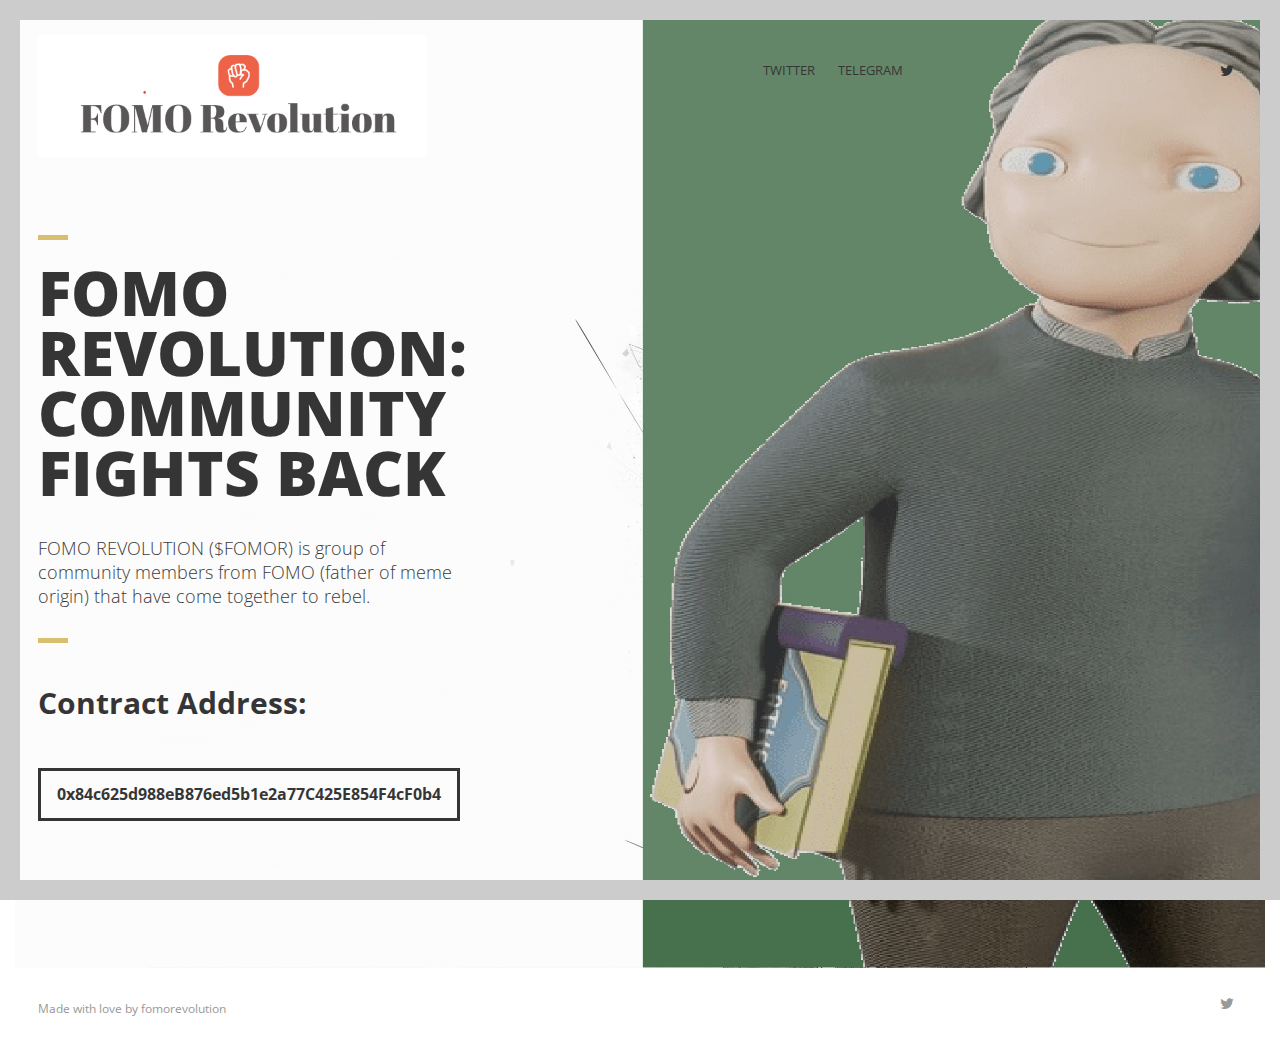
==== index.html @ 91ca5e56 "changes in CA." ====
<!DOCTYPE html>
<html>
  <head lang="en">
    <meta charset="UTF-8" />

    <!--Page Title-->
    <title>FOMO Revolution - A revolution against RUG in MEMES</title>

    <!--Meta Keywords and Description-->
    <meta name="keywords" content="" />
    <meta name="description" content="" />
    <meta
      name="viewport"
      content="width=device-width, initial-scale=1.0, user-scalable=no"
    />

    <!--Favicon-->
    <link rel="shortcut icon" href="images/favicon.ico" title="Favicon" />

    <!-- Main CSS Files -->
    <link rel="stylesheet" href="css/style.css" />

    <!-- Namari Color CSS -->
    <link rel="stylesheet" href="css/namari-color.css" />

    <!--Icon Fonts - Font Awesome Icons-->
    <link rel="stylesheet" href="css/font-awesome.min.css" />

    <!-- Animate CSS-->
    <link href="css/animate.css" rel="stylesheet" type="text/css" />

    <!--Google Webfonts-->
    <link
      href="https://fonts.googleapis.com/css?family=Open+Sans:400,300,600,700,800"
      rel="stylesheet"
      type="text/css"
    />
  </head>
  <body>
    <!-- Preloader -->
    <div id="preloader">
      <div id="status" class="la-ball-triangle-path">
        <div></div>
        <div></div>
        <div></div>
      </div>
    </div>
    <!--End of Preloader-->

    <div class="page-border" data-wow-duration="0.7s" data-wow-delay="0.2s">
      <div
        class="top-border wow fadeInDown animated"
        style="visibility: visible; animation-name: fadeInDown"
      ></div>
      <div
        class="right-border wow fadeInRight animated"
        style="visibility: visible; animation-name: fadeInRight"
      ></div>
      <div
        class="bottom-border wow fadeInUp animated"
        style="visibility: visible; animation-name: fadeInUp"
      ></div>
      <div
        class="left-border wow fadeInLeft animated"
        style="visibility: visible; animation-name: fadeInLeft"
      ></div>
    </div>

    <div id="wrapper">
      <header id="banner" class="scrollto clearfix" data-enllax-ratio=".5">
        <div id="header" class="nav-collapse">
          <div class="row clearfix">
            <div class="col-1">
              <!--Logo-->
              <div id="logo">
                <!--Logo that is shown on the banner-->
                <img
                  src="images/fomorevolution.png"
                  id="banner-logo"
                  alt="Landing Page"
                />
                <!--End of Banner Logo-->

                <!--The Logo that is shown on the sticky Navigation Bar-->
                <img
                  src="images/fomorevolution.png"
                  id="navigation-logo"
                  alt="Landing Page"
                />
                <!--End of Navigation Logo-->
              </div>
              <!--End of Logo-->

              <aside>
                <!--Social Icons in Header-->
                <ul class="social-icons">
                  <li>
                    <a
                      target="_blank"
                      title="Twitter"
                      href="http://www.twitter.com/fomorevolution"
                    >
                      <i class="fa fa-twitter fa-1x"></i><span>Twitter</span>
                    </a>
                  </li>

                </ul>
                <!--End of Social Icons in Header-->
              </aside>

              <!--Main Navigation-->
              <nav id="nav-main">
                <ul>
                  <li>
                    <a href="http://www.twitter.com/fomorevolution" target="_blank">Twitter</a>
                  </li>
                  <li>
                    <a href="#about" target="_blank">Telegram</a>
                  </li>
               
                </ul>
              </nav>
              <!--End of Main Navigation-->

              <div id="nav-trigger"><span></span></div>
              <nav id="nav-mobile"></nav>
            </div>
          </div>
        </div>
        <!--End of Header-->

        <!--Banner Content-->
        <div id="banner-content" class="row clearfix">
          <div class="col-38">
            <div class="section-heading">
              <h1>FOMO REVOLUTION: COMMUNITY FIGHTS BACK</h1>
              <h2>
                FOMO REVOLUTION ($FOMOR) is group of community members from FOMO 
                (father of meme origin) that have come together to rebel.

              </h2>
            </div>

            <!--Call to Action-->
            <h3>Contract Address:</h3>
            <p class="button">0x84c625d988eB876ed5b1e2a77C425E854F4cF0b4</p>
            <!--End Call to Action-->
          </div>
        </div>
        <!--End of Row-->
      </header>

      <!--Footer-->
      <footer id="landing-footer" class="clearfix">
        <div class="row clearfix">
          <p id="copyright" class="col-2">
            Made with love by
            <a href="https://www.fomorevolution.com">fomorevolution</a>
          </p>

          <!--Social Icons in Footer-->
          <ul class="col-2 social-icons">
            <li>
              <a
                target="_blank"
                title="Twitter"
                href="http://www.twitter.com/fomorevolution"
              >
                <i class="fa fa-twitter fa-1x"></i><span>Twitter</span>
              </a>
            </li>

          </ul>
          <!--End of Social Icons in Footer-->
        </div>
      </footer>
      <!--End of Footer-->
    </div>

    <!-- Include JavaScript resources -->
    <script src="js/jquery.1.8.3.min.js"></script>
    <script src="js/wow.min.js"></script>
    <script src="js/featherlight.min.js"></script>
    <script src="js/featherlight.gallery.min.js"></script>
    <script src="js/jquery.enllax.min.js"></script>
    <script src="js/jquery.scrollUp.min.js"></script>
    <script src="js/jquery.easing.min.js"></script>
    <script src="js/jquery.stickyNavbar.min.js"></script>
    <script src="js/jquery.waypoints.min.js"></script>
    <script src="js/images-loaded.min.js"></script>
    <script src="js/lightbox.min.js"></script>
    <script src="js/site.js"></script>
  </body>
</html>
---- css/style.css ----
/* Namari Landing Page v.1.1.0 Style Index - a free landing page by shapingrain.com

1. Default and Reset styles
- 1.1 Input Elements
2. Global elements
- 2.1 Header
- 2.2 Logo
- 2.3 Buttons
- 2.4 Navigation
- 2.5 Social Elements
- 2.6 Images
3. Fonts and Headings
4. Banner
- 4.1 SignUp Form
5. Content Elements
- 5.1 Icons
- 5.2 Parallax Elements
- 5.3 Divider
6. Landing Page Sections
- 6.1 Features
- 6.2 Testimonials
- 6.3 Gallery
- 6.4 Video
- 6.5 Clients
- 6.6 Pricing Table
7. Footer


/*------------------------------------------------------------------------------------------*/
/* 1. Defaults & Reset of specific styles across browsers */
/*------------------------------------------------------------------------------------------*/

*, *:before, *:after {
    -webkit-box-sizing: border-box;
    -moz-box-sizing: border-box;
    box-sizing: border-box;
}

body, div, dl, dt, dd, ul, ol, li, h1, h2, h3, h4, h5, h6, pre, form, blockquote, th, td {
    margin: 0;
    padding: 0;
    direction: ltr;
}

body {
    margin: 0;
    padding: 0;
    -webkit-font-smoothing: antialiased;
    overflow-x: hidden;
}

p {
    line-height: 25px;
}

.row img {
    height: auto;
    max-width: 100%;
}

a {
    text-decoration: none;
    line-height: inherit;
    -webkit-transition: opacity 0.3s ease-out;
    -moz-transition: opacity 0.3s ease-out;
    -o-transition: opacity 0.3s ease-out;
    transition: opacity 0.3s ease-out;
}

iframe {
    border: 0 !important;
}

.parallax-window {
    min-height: 400px;
    background: transparent;
}

figure {
    margin: 0;
}

/* Page Border */

.page-border {
    position: fixed;
    z-index: 999999;
    pointer-events: none;
}

.page-border .bottom-border, .page-border .left-border, .page-border .right-border, .page-border .top-border {
    background: #f3f3ef;
    position: fixed;
    z-index: 9999;
}

.page-border > .top-border, .page-border > .right-border, .page-border > .bottom-border, .page-border > .left-border {
    padding: 11px;
    background: #ccc;
}

.page-border .bottom-border, .page-border .top-border {
    width: 100%;
    padding: 10px;
    left: 0;
}

.page-border .left-border, .page-border .right-border {
    padding: 10px;
    height: 100%;
    top: 0;
}

.page-border .top-border {
    top: 0;
}

.page-border .right-border {
    right: 0;
}

.page-border .bottom-border {
    bottom: 0;
}

.page-border .left-border {
    left: 0;
}

#wrapper {
    margin:0 15px;
    padding: 15px 0;
    position: relative;
}


/* --------- 1.1 Input Elements ---------- */

input, textarea {
    border: 1px solid #e1e1e1;
    padding: 10px;
    -webkit-transition: all .3s linear;
    -moz-transition: all .3s linear;
    transition: all .3s linear;
    border-radius: 3px;
}

input {
    height: 40px;
    margin: 3px 0;
    outline: none;
    line-height: normal;
    font-size: 14px;
}

input[type="submit"] {
    cursor: pointer;
    border-style: solid;
    border-width: 2px;
    padding-top: 0;
    padding-bottom: 0;
}

select {
    border: 1px solid #e1e1e1;
    height: 40px;
    padding: 5px;
}

input:focus, textarea:focus {
    box-shadow: inset 0 1px 3px rgba(0, 0, 0, 0.1);
}

*:focus {
    outline: none;
}

/*------------------------------------------------------------------------------------------*/
/* 2. Layout Elements */
/*------------------------------------------------------------------------------------------*/

section {
    clear: both;
    overflow: hidden;
}

/* Rows and Columns */

.row {
    max-width: 1245px;
    margin: 0 auto;
    padding: 75px 0;
    position: relative;
}

.no-padding-bottom .row, .no-padding-bottom div, .no-padding-bottom.row {
    padding-bottom: 0;
}

.no-padding-top.row, .no-padding-top div {
    padding-top: 0;
}

.big-padding-top {
    padding-top: 75px !important;
}

.big-padding-bottom {
    padding-bottom: 85px !important;
}

/* Targets all elements */

[class*='col-'] {
    float: left;
    padding: 20px;
}

#clients .col-2-3 [class*='col-'] {
    padding: 0;
}

/* Clearfix */

.clearfix:after {
    content: "";
    display: table;
    clear: both;
}

/* Main Widths */

.col-1 {
    width: 100%;
}

.col-2 {
    width: 50%;
}

.col-3 {
    width: 33.33%;
}

.col-4 {
    width: 25%;
}

.col-5 {
    width: 20%;
}

.col-6 {
    width: 16.6666666667%;
}

.col-7 {
    width: 14.2857142857%;
}

.col-8 {
    width: 12.5%;
}

.col-9 {
    width: 11.1111111111%;
}

.col-10 {
    width: 10%;
}

.col-11 {
    width: 9.09090909091%;
}

.col-12 {
    width: 8.33%;
}

.col-2-3 {
    width: 66.66%;
}

.col-3-4 {
    width: 75%;
}

.col-9-10 {
    width: 90%;
}

/* Golden Ratio */
.col-61 {
    width: 61.8%;
}

.col-38 {
    width: 38.2%;
}

/* --------- 2.1 Header --------- */

#header {
    height: 71px !important;
    overflow: visible;
    z-index: 9999;
    width: 100%;
    position: absolute !important;
}

#header .row {
    padding: 0;
}

#header aside {
    text-align: right;
}

#header ul {
    text-align: center;
}

#header li {
    display: inline-block;
    list-style: none;
    margin: 0;
}

/* --------- 2.2 Logo ---------- */

#logo {
    float: left;
    height: 71px;
    line-height: 66px;
    margin-right: 15px;
}

#logo h1, #logo h2 {
    display: inline-block;
}

#banner #logo h1 {
    font-size: 28px;
    margin-right: 10px;
    font-weight: 900;
    padding: 0;
}

#logo h2 {
    font-size: 18px;
    padding: 0;
}

#logo img {
    max-height: 122px;
    vertical-align: middle;
    margin-right: 15px;
}

#navigation-logo {
    display: none;
}

.nav-solid #logo #banner-logo {
    display: none;
}

.nav-solid #logo #navigation-logo {
    display: inline-block;
}

/* --------- 2.3 Buttons ---------- */

.call-to-action {
    padding: 35px 0 35px 0;
}

/*Style*/

.button {
    font-size: 16px;
    margin: 35px 0;
    padding: 11px 16px;
    -webkit-transition: all .3s linear;
    -moz-transition: all .3s linear;
    transition: all .3s linear;
    display: inline-block;
    border-width: 3px;
    border-style: solid;
}

/* Play Button */

#video-section {
    position:relative;
}

.play-video {
    height:110px;
    position:absolute;
    top:50%;
    margin-top:-110px;
    width:100%;
}

.play-icon {
    display: inline-block;
    font-size: 0px;
    cursor: pointer;
    margin: 45px auto;
    width: 110px;
    height: 110px;
    border-radius: 50%;
    text-align: center;
    position: relative;
    z-index: 1;
}

.play-icon:after {
    pointer-events: none;
    position: absolute;
    width: 100%;
    height: 100%;
    border-radius: 50%;
    content: '';
    -webkit-box-sizing: content-box;
    -moz-box-sizing: content-box;
    box-sizing: content-box;
}

.play-icon:before {
    font-family: 'fontawesome';
    content: '\f144';
    speak: none;
    font-size: 74px;
    line-height: 110px;
    font-style: normal;
    font-weight: normal;
    font-variant: normal;
    text-transform: none;
    display: block;
    -webkit-font-smoothing: antialiased;
    color:#fff;
}

.play-video .play-icon {
    background: rgba(255, 255, 255, 0.5);
    -webkit-transition: -webkit-transform ease-out 0.3s, background 0.4s;
    -moz-transition: -moz-transform ease-out 0.3s, background 0.4s;
    transition: transform ease-out 0.3s, background 0.4s;
}

.play-video .play-icon:after {
    top: 0;
    left: 0;
    padding: 0;
    z-index: -1;
    box-shadow: 0 0 0 2px rgba(255, 255, 255, 0.1);
    opacity: 0;
    -webkit-transform: scale(0.9);
    -moz-transform: scale(0.9);
    -ms-transform: scale(0.9);
    transform: scale(0.9);
}

.play-video .play-icon:hover {
    background: rgba(255, 255, 255, 0.05);
    -webkit-transform: scale(0.93);
    -moz-transform: scale(0.93);
    -ms-transform: scale(0.93);
    transform: scale(0.93);
    color: #fff;
}


/* --------- 2.4 Navigation ---------- */

#header {
    font-size: 13px;
}

#header aside {
    float: right;
}

#header nav ul {
    text-transform: uppercase;

}

#header nav a {
    height: 71px;
    line-height: 71px;
    display: block;
    padding: 0 10px;
}

#header nav a:hover {
    opacity: 0.6;
}

/*Navigation Solid*/

#header.nav-solid [class*='col-'] {
    padding: 0 20px;
}

#header.nav-solid {
    background: #fff;
    box-shadow: 2px 0px 3px rgba(0, 0, 0, 0.2);
    position: fixed !important;
    left:0;
}

#header.nav-solid nav a {
    border-bottom: 3px solid;
    border-color: #fff;
    -webkit-transition: all 0.3s ease-out;
    -moz-transition: all 0.3s ease-out;
    -o-transition: all 0.3s ease-out;
    transition: all 0.3s ease-out;
}

#header.nav-solid nav a:hover {
    opacity: 1;
}

/* Social Elements when Solid*/

#header.nav-solid .social-icons a {
    -webkit-transition: all 0.3s ease-out;
    -moz-transition: all 0.3s ease-out;
    -o-transition: all 0.3s ease-out;
    transition: all 0.3s ease-out;
    opacity: 0.5;
}

#header.nav-solid .social-icons a:hover {
    opacity: 1;
    color: #e4473c;
}

/* Responsive Nav Styling */

#nav-trigger {
    display: none;
    text-align: right;
}

#nav-trigger span {
    display: inline-block;
    width: 38px;
    height: 71px;
    color: #111;
    cursor: pointer;
    text-transform: uppercase;
    font-size: 22px;
    text-align: center;
    border-top-right-radius: 5px;
    border-top-left-radius: 5px;
    -webkit-transition: all 0.3s ease-out;
    -moz-transition: all 0.3s ease-out;
    -o-transition: all 0.3s ease-out;
    transition: all 0.3s ease-out;
}

#nav-trigger span:after {
    font-family: "fontAwesome";
    display: inline-block;
    width: 38px;
    height: 71px;
    line-height: 75px;
    text-align: center;
    content: "\f0c9";
    border-top-right-radius: 5px;
    border-top-left-radius: 5px;
}

#nav-trigger span.open:after {
    content: "\f00d";
}

#nav-trigger span:hover, .nav-solid #nav-trigger span.open:hover, .nav-solid #nav-trigger span:hover {
    opacity: 0.6;
}

#nav-trigger span.open, #nav-trigger span.open:hover {
    color: #111;
}

.nav-solid #nav-trigger span.open:hover {
    color: #999;
}

.nav-solid #nav-trigger span {
    color: #999;
    opacity: 1;
}

nav#nav-mobile {
    position: relative;
    display: none;
}

nav#nav-mobile ul {
    display: none;
    list-style-type: none;
    position: absolute;
    left: 0;
    right: 0;
    margin-left: -20px;
    margin-right: -20px;
    padding-top: 10px;
    padding-bottom: 10px;
    text-align: center;
    background-color: #fff;
    box-shadow: 0 5px 3px rgba(0, 0, 0, 0.2);
}

nav#nav-mobile ul:after {
    display: none;
}

nav#nav-mobile li {
    margin: 0 20px;
    float: none;
    text-align: left;
    border-bottom: 1px solid #e1e1e1;
}

nav#nav-mobile li:last-child {
    border-bottom: none;
}

.nav-solid nav#nav-mobile li {
    border-top: 1px solid #e1e1e1;
    border-bottom: none;
}

nav#nav-mobile a {
    display: block;
    padding: 12px 0;
    color: #333;
    width: 100%;
    height: auto;
    line-height: normal;
    display: block;
    border-bottom: none !important;
    -webkit-transition: all 0.3s ease-out;
    -moz-transition: all 0.3s ease-out;
    -o-transition: all 0.3s ease-out;
    transition: all 0.3s ease-out;
}

nav#nav-mobile a:hover {
    background: #fafafa;
    opacity: 1;
}

/* --------- 2.5 Social Elements ---------- */

#header .col-4 {
    text-align: right;
}

.social-icons {
    display: inline-block;
    list-style: none;
}

.social-icons a {
    display: inline-block;
    width: 32px;
    text-align: center;
}

.social-icons a:hover {
    opacity: 0.7;
}

.social-icons span {
    display: none;
}

#header .social-icons {
    margin-top: 27px;
}

/* --------- 2.6 Images ---------- */

/*Alignment*/

img {
    vertical-align: top;
}

.image-center {
    display: block;
    margin: 0 auto;
}

a img {
    border: none;
    -webkit-transition: all 0.3s ease-out;
    -moz-transition: all 0.3s ease-out;
    -o-transition: all 0.3s ease-out;
    transition: all 0.3s ease-out;
    -webkit-backface-visibility: hidden;
}

a img:hover {
    opacity: 0.7;
}

/*------------------------------------------------------------------------------------------*/
/* 3. Fonts */
/*------------------------------------------------------------------------------------------*/

h1 {
    padding: 20px 0;
}

h2 {
    padding: 14px 0;
}

h3 {
    padding: 10px 0;
}

h4 {
    padding: 7px 0;
}

h5 {
    padding: 7px 0;
}

h6 {
    padding: 7px 0;
}

/* Text Alignment */

.text-left {
    text-align: left;
}

.text-center {
    text-align: center;
}

.text-right {
    text-align: right;
}

/* Section Headings */

.section-heading {
    padding: 0 0 15px 0;
}

.section-subtitle {
    font-size: 18px;
    padding-top: 0;
}

.section-heading h3 {
    font-size: 14px;
    font-weight: bold;
    color: #ccc;
    letter-spacing: 2px;
    padding-bottom: 0;
}

/*------------------------------------------------------------------------------------------*/
/* 4. Banner */
/*------------------------------------------------------------------------------------------*/

#banner {
    background-size: cover;
}

#banner-content.row {
    padding-top: 170px;
    padding-bottom: 100px;
}

#banner h1 {
    padding-top: 5%;
}

#banner .section-heading:before {
    content: "";
    display: block;
    width: 30px;
    height: 5px;
    margin-top: 30px;
}



/*------------------------------------------------------------------------------------------*/
/* 5. Content Elements */
/*------------------------------------------------------------------------------------------*/

/* --------- 5.1 Icons ---------- */

/*Font Icon sizes*/

.fa-1x {
    font-size: 15px !important;
}

/*Icon Block*/

.icon-block {
    position: relative;
}

.icon-block h4 {
    font-weight: bold;
    padding-top: 0;
}

.icon-block .icon {
    position: absolute;
}

.icon-block p {
    margin-top: 0;
}

/* Icon Left*/

.icon-left .icon {
    left: 15;
}

.icon-left .icon-block-description {
    padding-left: 53px;
}

/* Icon Right */

.icon-right .icon {
    right: 15;
}

.icon-right .icon-block-description {
    padding-right: 53px;
}

/* Icon Above */

.icon-top {
    display: block;
}

.icon-top .icon {
    position: relative;
    display: block;
}

.icon-top .icon-block-description {
    padding-top: 25px;
}

/* --------- 5.2 Parallax Elements ---------- */

.banner-parallax-1, .banner-parallax-2, .banner-parallax-3 {
    min-height: 350px;
}

/* --------- 5.3 Divider ---------- */

.divider {
    position: relative;
    width: 40%;
    height: 20px;
    line-height: 20px;
    margin: 10px auto 5px auto;
    clear: both;
    text-align: center;
}

.divider-inner {
    position: absolute;
    height: 1px;
    width: 100%;
    top: 50%;
    margin-top: -1px;
    border-top: 1px solid;
    border-color: #e1e1e1;
}

.divider i {
    background: #fff;
    position: relative;
    top: -11px;
    padding: 0 5px 0 5px;
    color: #e1e1e1;
}

/*------------------------------------------------------------------------------------------*/
/* 6. Landing Page Sections */
/*------------------------------------------------------------------------------------------*/

/* --------- 6.1 Introduction ---------- */

.introduction img.featured {
    padding: 55px 0 0 0;
}

/* --------- 6.2 Features ---------- */

.features.row {
    padding-left: 5%;
    padding-right: 5%;
}

.features div:nth-child(4) {
    clear: both;
}

/* --------- 6.3 Testimonials ---------- */

.testimonial {
    padding: 15px;
}

blockquote {
    position: relative;
}

.testimonial img {
    max-height: 120px;
    border-radius: 250em;
}

.testimonial footer {
    padding-top: 12px;
}

/* Style Classic - Avatar above Testimonial */

.testimonial.classic img {
    display: inline-block;
    margin-bottom: 25px;
}

.testimonial.classic q {
    display: block;
}

.testimonial.classic footer:before {
    display: block;
    content: "";
    width: 30px;
    height: 4px;
    margin: 10px auto 15px auto;
}

/* Style Big */

.testimonial.bigtest {
    padding-top: 0;
}

.testimonial.bigtest q {
    font-size: 22px;
}

/* --------- 6.4 Gallery ---------- */

#gallery img {
    max-height: 300px;
}

#gallery [class*='col-'] {
    padding: 0;
}

#gallery a {
    display: inline-block;
    position: relative;
    overflow: hidden;
}

#gallery a:hover img {
    opacity: 0.15;
    -moz-backface-visibility: hidden;
}

#gallery a:before {
    font-size: 2.2em;
    font-style: normal;
    font-weight: normal;
    text-align: center;
    content: "+";
    width: 70px;
    height: 70px;
    border-radius: 100em;
    display: block;
    position: absolute;
    top: 55%;
    left: 50%;
    line-height: 72px;
    margin: -35px 0 0 -35px;
    opacity: 0;
    -webkit-transition: all .2s linear;
    -moz-transition: all .2s linear;
    transition: all .2s linear;
    vertical-align: middle;
}

#gallery a:hover:before {
    opacity: 1;
    top: 50%;
    left: 50%;
}

/**
 * Featherlight – ultra slim jQuery lightbox
 * Version 1.3.3 - http://noelboss.github.io/featherlight/
 *
 * Copyright 2015, Noël Raoul Bossart (http://www.noelboss.com)
 * MIT Licensed.
**/
@media all {
    .featherlight {
        display: none;

        /* dimensions: spanning the background from edge to edge */
        position: fixed;
        top: 0;
        right: 0;
        bottom: 0;
        left: 0;
        z-index: 2147483647; /* z-index needs to be >= elements on the site. */

        /* position: centering content */
        text-align: center;

        /* insures that the ::before pseudo element doesn't force wrap with fixed width content; */
        white-space: nowrap;

        /* styling */
        cursor: pointer;
        background: #333;
        /* IE8 "hack" for nested featherlights */
        background: rgba(0, 0, 0, 0);
    }

    /* support for nested featherlights. Does not work in IE8 (use JS to fix) */
    .featherlight:last-of-type {
        background: rgba(0, 0, 0, 0.8);
    }

    .featherlight:before {
        /* position: trick to center content vertically */
        content: '';
        display: inline-block;
        height: 100%;
        vertical-align: middle;
        margin-right: -0.25em;
    }

    .featherlight .featherlight-content {

        /* position: centering vertical and horizontal */
        text-align: left;
        vertical-align: middle;
        display: inline-block;

        /* dimensions: cut off images */
        overflow: auto;
        padding: 25px 0;
        border-bottom: 25px solid transparent;

        /* dimensions: handling small or empty content */
        min-width: 30%;

        /* dimensions: handling large content */
        margin-left: 5%;
        margin-right: 5%;
        max-height: 95%;

        /* styling */
        cursor: auto;

        /* reset white-space wrapping */
        white-space: normal;
    }

    /* contains the content */
    .featherlight .featherlight-inner {
        /* make sure its visible */
        display: block;
    }

    .featherlight .featherlight-close-icon {
        /* position: centering vertical and horizontal */
        position: absolute;
        z-index: 9999;
        top: 25px;
        right: 25px;

        /* dimensions: 25px x 25px */
        line-height: 25px;
        width: 25px;

        /* styling */
        cursor: pointer;
        text-align: center;
        color: #fff;
        font-family: "fontawesome";
        font-size: 22px;
        opacity: 0.5;
        -webkit-transition: all 0.3s ease-out;
        -moz-transition: all 0.3s ease-out;
        -o-transition: all 0.3s ease-out;
        transition: all 0.3s ease-out;
    }

    .featherlight .featherlight-close-icon:hover {
        opacity: 1;
    }

    .featherlight .featherlight-image {
        /* styling */
        max-height: 100%;
        max-width:100%;
    }

    .featherlight-iframe .featherlight-content {
        /* removed the border for image croping since iframe is edge to edge */
        border-bottom: 0;
        padding: 0;
    }

    .featherlight iframe {
        /* styling */
        border: none;
    }
}

/* handling phones and small screens */
@media only screen and (max-width: 1024px) {
    .featherlight .featherlight-content {
        /* dimensions: maximize lightbox with for small screens */
        margin-left: 10px;
        margin-right: 10px;
        max-height: 98%;

        padding: 10px 10px 0;
        border-bottom: 10px solid transparent;
    }

}

/* Gallery Styling */
@media all {
    .featherlight-next,
    .featherlight-previous {
        font-family: "fontawesome";
        font-size: 22px;
        display: block;
        position: absolute;
        top: 25px;
        right: 0;
        bottom: 0;
        left: 80%;
        cursor: pointer;
        /* preventing text selection */
        -webkit-touch-callout: none;
        -webkit-user-select: none;
        -khtml-user-select: none;
        -moz-user-select: none;
        -ms-user-select: none;
        user-select: none;
        /* IE9 hack, otherwise navigation doesn't appear */
        background: rgba(0, 0, 0, 0);
        -webkit-transition: all 0.3s ease-out;
        -moz-transition: all 0.3s ease-out;
        -o-transition: all 0.3s ease-out;
        transition: all 0.3s ease-out;
    }

    .featherlight-previous {
        left: 0;
        right: 80%;
    }

    .featherlight-next span,
    .featherlight-previous span {
        display: inline-block;
        opacity: 0.3;
        position: absolute;
        top: 50%;
        width: 100%;
        font-size: 80px;
        line-height: 80px;

        /* center vertically */
        margin-top: -40px;
        color: #fff;
        font-style: normal;
        font-weight: normal;
        -webkit-transition: all 0.3s ease-out;
        -moz-transition: all 0.3s ease-out;
        -o-transition: all 0.3s ease-out;
        transition: all 0.3s ease-out;
    }

    .featherlight-next span {
        text-align: right;
        left: auto;
        right: 7%;
    }

    .featherlight-previous span {
        text-align: left;
        left: 7%;
    }

    .featherlight-next:hover span,
    .featherlight-previous:hover span {
        display: inline-block;
        opacity: 1;
    }

    /* Hide navigation while loading */
    .featherlight-loading .featherlight-previous, .featherlight-loading .featherlight-next {
        display: none;
    }
}

/* Always display arrows on touch devices */
@media only screen and (max-device-width: 1024px) {
    .featherlight-next:hover,
    .featherlight-previous:hover {
        background: none;
    }

    .featherlight-next span,
    .featherlight-previous span {
        display: block;
    }
}

/* handling phones and small screens */
@media only screen and (max-width: 1024px) {
    .featherlight-next,
    .featherlight-previous {
        top: 10px;
        right: 10px;
        left: 85%;
    }

    .featherlight-previous {
        left: 10px;
        right: 85%;
    }

    .featherlight-next span,
    .featherlight-previous span {
        margin-top: -30px;
        font-size: 40px;
    }
}

/* --------- 6.5 Video ---------- */

#video-box {
    color:#fff;
    position:relative;
    overflow:hidden;
    text-align:center;
}

.video_container, .easyContainer {
    position: relative;
    padding-bottom: 56.25%; /* 16/9 ratio */
    margin: 0;
    padding-top: 0; /* IE6 workaround*/
    height: 0;
    overflow: hidden;
}

.video_container iframe, .video_container object, .video_container embed {
    position: absolute;
    top: 0;
    left: 0;
    width: 100% !important;
    height: 100% !important;
}

.slvj-lightbox iframe, .slvj-lightbox object, .slvj-lightbox embed {
    width: 100% !important;
    height: 529px !important;
}

.videojs-background-wrap {
    overflow: hidden;
    position: absolute;
    height: 100%;
    width: 100%;
    top: 0;
    left: 0;
    z-index: -998;
}

#slvj-window {
    width: 100%;
    min-height: 100%;
    z-index: 9999999999;
    background: rgba(0, 0, 0, 0.8);
    position: fixed;
    top: 0;
    left: 0;
}

#slvj-window,
#slvj-window * {
    -webkit-box-sizing: border-box;
    -moz-box-sizing: border-box;
    box-sizing: border-box;
}

#slvj-background-close {
    width: 100%;
    min-height: 100%;
    z-index: 31;
    position: fixed;
    top: 0;
    left: 0;
}

#slvj-back-lightbox {
    max-width: 940px;
    max-height: 529px;
    z-index: 32;
    text-align: center;
    margin: 0 auto;
}

.slvj-lightbox {
    width: 100%;
    height: 100%;
    margin: 0;
    z-index: 53;
}

#slvj-close-icon:before {
    font-family: "fontawesome";
    color: #fff;
    content: '\f00d';
    font-size: 22px;
    opacity: 0.5;
    -webkit-transition: all 0.3s ease-out;
    -moz-transition: all 0.3s ease-out;
    -o-transition: all 0.3s ease-out;
    transition: all 0.3s ease-out;
    z-index: 99999;
    height: 22px;
    width: 22px;
    position: absolute;
    top: 15px;
    right: 15px;
    cursor: pointer;
}

#slvj-close-icon:before:hover {
    opacity: 1;
    cursor: pointer;
}

/* --------- 6.6 Clients ---------- */

#clients a {
    display: block;
    text-align: center;
    position: relative;
    text-transform: uppercase;
    font-weight: bold;
    color: #fff;
}

#clients img {
    display: inline-block;
    padding: 15px 25px;
}

.client-overlay {
    background: rgba(0, 0, 0, 0.8);
    position: absolute;
    top;
    0;
    right: 0;
    bottom: 0;
    left: 0;
    width: 100%;
    height: 100%;
    opacity: 0;
    -webkit-transition: all 0.3s ease-out;
    -moz-transition: all 0.3s ease-out;
    -o-transition: all 0.3s ease-out;
    transition: all 0.3s ease-out;
}

#clients a:hover .client-overlay {
    opacity: 1;
}

.client-overlay span {
    position: absolute;
    top: 48%;
    left: 0;
    width: 100%;
    text-align: center;
    display: inline-block;
}

/* --------- 6.7 Pricing Table ---------- */

.pricing-block-content {
    background: #fff;
    padding: 25px 0 25px 0;
    box-shadow: 0px 1px 2px rgba(0, 0, 0, 0.07);
    transition: all 0.2s ease-in-out 0s;
    position: relative;
    border: 10px solid #fff;
}


.pricing-block ul {
    list-style: none;
    margin: 25px 0 25px 0;
}

.pricing-block li {
    padding: 14px 0;
    border-bottom: 1px dotted #e1e1e1;
}

.pricing-block li:last-of-type {
    border:none;
}

.pricing-block h3 {
    font-size:17px;
    text-transform:uppercase;
    padding-bottom:0;
}

.pricing-sub {
    font-style: italic;
    color:#ccc;
    margin:0 0 25px 0;
}

/*Price*/

.pricing {
    background: #f5f5f5;
    padding: 25px;
    position: relative;
}

.price {
    display: inline-block;
    font-size: 62px;
    font-weight: 700;
    position: relative;
}

.price span {
    position: absolute;
    top: 0;
    left: -20px;
    font-size: 22px;
}

.pricing  p {
    font-style:italic;
    color:#b4b4b4;
    line-height:auto;
    margin:0;
}



/*------------------------------------------------------------------------------------------*/
/* 7. Footer */
/*------------------------------------------------------------------------------------------*/

#landing-footer {
    clear: both;
}

#landing-footer .row {
    padding: 0;
}

#landing-footer p {
    margin: 0;
}

#landing-footer ul {
    list-style: none;
    text-align: right;
}

#landing-footer li {
    display: inline-block;
}

/* Scroll Up */

#scrollUp {
    bottom: 15px;
    right: 30px;
    width: 70px;
    height: 80px;
    margin-bottom: -10px;
    padding: 0 5px 20px 5px;
    text-align: center;
    text-decoration: none;
    color: #fff;
    -webkit-transition: margin-bottom 150ms linear;
    -moz-transition: margin-bottom 150ms linear;
    -o-transition: margin-bottom 150ms linear;
    transition: margin-bottom 150ms linear;
}

#scrollUp:hover {
    margin-bottom: 0;
}

#scrollUp:before {
    background: #ccc;
    font-family: "fontawesome";
    font-size: 2.4em;
    font-style: normal;
    font-weight: normal;
    text-align: center;
    color: #fff;
    width: 45px;
    height: 45px;
    display: inline-block;
    line-height: 45px;
    content: "\f106";
    opacity: 1;
}

/*Preloader*/

#preloader {
    position: fixed;
    top: 0;
    left: 0;
    right: 0;
    bottom: 0;
    background-color: #fff; /* change if the mask should have another color then white */
    z-index: 99999; /* makes sure it stays on top */
}

#status {
    width: 110px;
    height: 110px;
    position: absolute;
    left: 50%; /* centers the loading animation horizontally one the screen */
    top: 50%; /* centers the loading animation vertically one the screen */
    background-position: center;
    margin: -55px 0 0 -55px; /* is width and height divided by two */
    text-align: center;
}

/*!
 * Load Awesome v1.1.0 (http://github.danielcardoso.net/load-awesome/)
 * Copyright 2015 Daniel Cardoso <@DanielCardoso>
 * Licensed under MIT
 */
.la-ball-triangle-path,
.la-ball-triangle-path > div {
    position: relative;
    -webkit-box-sizing: border-box;
    -moz-box-sizing: border-box;
    box-sizing: border-box;
}

.la-ball-triangle-path {
    display: block;
    font-size: 0;
    color: #fff;
}

.la-ball-triangle-path.la-dark {
    color: #333;
}

.la-ball-triangle-path > div {
    display: inline-block;
    float: none;
    background-color: currentColor;
    border: 0 solid currentColor;
}

.la-ball-triangle-path {
    width: 32px;
    height: 32px;
}

.la-ball-triangle-path > div {
    position: absolute;
    top: 0;
    left: 0;
    width: 10px;
    height: 10px;
    border-radius: 100%;
}

.la-ball-triangle-path > div:nth-child(1) {
    -webkit-animation: ball-triangle-path-ball-one 2s 0s ease-in-out infinite;
    -moz-animation: ball-triangle-path-ball-one 2s 0s ease-in-out infinite;
    -o-animation: ball-triangle-path-ball-one 2s 0s ease-in-out infinite;
    animation: ball-triangle-path-ball-one 2s 0s ease-in-out infinite;
}

.la-ball-triangle-path > div:nth-child(2) {
    -webkit-animation: ball-triangle-path-ball-two 2s 0s ease-in-out infinite;
    -moz-animation: ball-triangle-path-ball-two 2s 0s ease-in-out infinite;
    -o-animation: ball-triangle-path-ball-two 2s 0s ease-in-out infinite;
    animation: ball-triangle-path-ball-two 2s 0s ease-in-out infinite;
}

.la-ball-triangle-path > div:nth-child(3) {
    -webkit-animation: ball-triangle-path-ball-tree 2s 0s ease-in-out infinite;
    -moz-animation: ball-triangle-path-ball-tree 2s 0s ease-in-out infinite;
    -o-animation: ball-triangle-path-ball-tree 2s 0s ease-in-out infinite;
    animation: ball-triangle-path-ball-tree 2s 0s ease-in-out infinite;
}

.la-ball-triangle-path.la-sm {
    width: 16px;
    height: 16px;
}

.la-ball-triangle-path.la-sm > div {
    width: 4px;
    height: 4px;
}

.la-ball-triangle-path.la-2x {
    width: 64px;
    height: 64px;
}

.la-ball-triangle-path.la-2x > div {
    width: 20px;
    height: 20px;
}

.la-ball-triangle-path.la-3x {
    width: 96px;
    height: 96px;
}

.la-ball-triangle-path.la-3x > div {
    width: 30px;
    height: 30px;
}

/*
 * Animations
 */
@-webkit-keyframes ball-triangle-path-ball-one {
    0% {
        -webkit-transform: translate(0, 220%);
        transform: translate(0, 220%);
    }
    17% {
        opacity: .25;
    }
    33% {
        opacity: 1;
        -webkit-transform: translate(110%, 0);
        transform: translate(110%, 0);
    }
    50% {
        opacity: .25;
    }
    66% {
        opacity: 1;
        -webkit-transform: translate(220%, 220%);
        transform: translate(220%, 220%);
    }
    83% {
        opacity: .25;
    }
    100% {
        opacity: 1;
        -webkit-transform: translate(0, 220%);
        transform: translate(0, 220%);
    }
}

@-moz-keyframes ball-triangle-path-ball-one {
    0% {
        -moz-transform: translate(0, 220%);
        transform: translate(0, 220%);
    }
    17% {
        opacity: .25;
    }
    33% {
        opacity: 1;
        -moz-transform: translate(110%, 0);
        transform: translate(110%, 0);
    }
    50% {
        opacity: .25;
    }
    66% {
        opacity: 1;
        -moz-transform: translate(220%, 220%);
        transform: translate(220%, 220%);
    }
    83% {
        opacity: .25;
    }
    100% {
        opacity: 1;
        -moz-transform: translate(0, 220%);
        transform: translate(0, 220%);
    }
}

@-o-keyframes ball-triangle-path-ball-one {
    0% {
        -o-transform: translate(0, 220%);
        transform: translate(0, 220%);
    }
    17% {
        opacity: .25;
    }
    33% {
        opacity: 1;
        -o-transform: translate(110%, 0);
        transform: translate(110%, 0);
    }
    50% {
        opacity: .25;
    }
    66% {
        opacity: 1;
        -o-transform: translate(220%, 220%);
        transform: translate(220%, 220%);
    }
    83% {
        opacity: .25;
    }
    100% {
        opacity: 1;
        -o-transform: translate(0, 220%);
        transform: translate(0, 220%);
    }
}

@keyframes ball-triangle-path-ball-one {
    0% {
        -webkit-transform: translate(0, 220%);
        -moz-transform: translate(0, 220%);
        -o-transform: translate(0, 220%);
        transform: translate(0, 220%);
    }
    17% {
        opacity: .25;
    }
    33% {
        opacity: 1;
        -webkit-transform: translate(110%, 0);
        -moz-transform: translate(110%, 0);
        -o-transform: translate(110%, 0);
        transform: translate(110%, 0);
    }
    50% {
        opacity: .25;
    }
    66% {
        opacity: 1;
        -webkit-transform: translate(220%, 220%);
        -moz-transform: translate(220%, 220%);
        -o-transform: translate(220%, 220%);
        transform: translate(220%, 220%);
    }
    83% {
        opacity: .25;
    }
    100% {
        opacity: 1;
        -webkit-transform: translate(0, 220%);
        -moz-transform: translate(0, 220%);
        -o-transform: translate(0, 220%);
        transform: translate(0, 220%);
    }
}

@-webkit-keyframes ball-triangle-path-ball-two {
    0% {
        -webkit-transform: translate(110%, 0);
        transform: translate(110%, 0);
    }
    17% {
        opacity: .25;
    }
    33% {
        opacity: 1;
        -webkit-transform: translate(220%, 220%);
        transform: translate(220%, 220%);
    }
    50% {
        opacity: .25;
    }
    66% {
        opacity: 1;
        -webkit-transform: translate(0, 220%);
        transform: translate(0, 220%);
    }
    83% {
        opacity: .25;
    }
    100% {
        opacity: 1;
        -webkit-transform: translate(110%, 0);
        transform: translate(110%, 0);
    }
}

@-moz-keyframes ball-triangle-path-ball-two {
    0% {
        -moz-transform: translate(110%, 0);
        transform: translate(110%, 0);
    }
    17% {
        opacity: .25;
    }
    33% {
        opacity: 1;
        -moz-transform: translate(220%, 220%);
        transform: translate(220%, 220%);
    }
    50% {
        opacity: .25;
    }
    66% {
        opacity: 1;
        -moz-transform: translate(0, 220%);
        transform: translate(0, 220%);
    }
    83% {
        opacity: .25;
    }
    100% {
        opacity: 1;
        -moz-transform: translate(110%, 0);
        transform: translate(110%, 0);
    }
}

@-o-keyframes ball-triangle-path-ball-two {
    0% {
        -o-transform: translate(110%, 0);
        transform: translate(110%, 0);
    }
    17% {
        opacity: .25;
    }
    33% {
        opacity: 1;
        -o-transform: translate(220%, 220%);
        transform: translate(220%, 220%);
    }
    50% {
        opacity: .25;
    }
    66% {
        opacity: 1;
        -o-transform: translate(0, 220%);
        transform: translate(0, 220%);
    }
    83% {
        opacity: .25;
    }
    100% {
        opacity: 1;
        -o-transform: translate(110%, 0);
        transform: translate(110%, 0);
    }
}

@keyframes ball-triangle-path-ball-two {
    0% {
        -webkit-transform: translate(110%, 0);
        -moz-transform: translate(110%, 0);
        -o-transform: translate(110%, 0);
        transform: translate(110%, 0);
    }
    17% {
        opacity: .25;
    }
    33% {
        opacity: 1;
        -webkit-transform: translate(220%, 220%);
        -moz-transform: translate(220%, 220%);
        -o-transform: translate(220%, 220%);
        transform: translate(220%, 220%);
    }
    50% {
        opacity: .25;
    }
    66% {
        opacity: 1;
        -webkit-transform: translate(0, 220%);
        -moz-transform: translate(0, 220%);
        -o-transform: translate(0, 220%);
        transform: translate(0, 220%);
    }
    83% {
        opacity: .25;
    }
    100% {
        opacity: 1;
        -webkit-transform: translate(110%, 0);
        -moz-transform: translate(110%, 0);
        -o-transform: translate(110%, 0);
        transform: translate(110%, 0);
    }
}

@-webkit-keyframes ball-triangle-path-ball-tree {
    0% {
        -webkit-transform: translate(220%, 220%);
        transform: translate(220%, 220%);
    }
    17% {
        opacity: .25;
    }
    33% {
        opacity: 1;
        -webkit-transform: translate(0, 220%);
        transform: translate(0, 220%);
    }
    50% {
        opacity: .25;
    }
    66% {
        opacity: 1;
        -webkit-transform: translate(110%, 0);
        transform: translate(110%, 0);
    }
    83% {
        opacity: .25;
    }
    100% {
        opacity: 1;
        -webkit-transform: translate(220%, 220%);
        transform: translate(220%, 220%);
    }
}

@-moz-keyframes ball-triangle-path-ball-tree {
    0% {
        -moz-transform: translate(220%, 220%);
        transform: translate(220%, 220%);
    }
    17% {
        opacity: .25;
    }
    33% {
        opacity: 1;
        -moz-transform: translate(0, 220%);
        transform: translate(0, 220%);
    }
    50% {
        opacity: .25;
    }
    66% {
        opacity: 1;
        -moz-transform: translate(110%, 0);
        transform: translate(110%, 0);
    }
    83% {
        opacity: .25;
    }
    100% {
        opacity: 1;
        -moz-transform: translate(220%, 220%);
        transform: translate(220%, 220%);
    }
}

@-o-keyframes ball-triangle-path-ball-tree {
    0% {
        -o-transform: translate(220%, 220%);
        transform: translate(220%, 220%);
    }
    17% {
        opacity: .25;
    }
    33% {
        opacity: 1;
        -o-transform: translate(0, 220%);
        transform: translate(0, 220%);
    }
    50% {
        opacity: .25;
    }
    66% {
        opacity: 1;
        -o-transform: translate(110%, 0);
        transform: translate(110%, 0);
    }
    83% {
        opacity: .25;
    }
    100% {
        opacity: 1;
        -o-transform: translate(220%, 220%);
        transform: translate(220%, 220%);
    }
}

@keyframes ball-triangle-path-ball-tree {
    0% {
        -webkit-transform: translate(220%, 220%);
        -moz-transform: translate(220%, 220%);
        -o-transform: translate(220%, 220%);
        transform: translate(220%, 220%);
    }
    17% {
        opacity: .25;
    }
    33% {
        opacity: 1;
        -webkit-transform: translate(0, 220%);
        -moz-transform: translate(0, 220%);
        -o-transform: translate(0, 220%);
        transform: translate(0, 220%);
    }
    50% {
        opacity: .25;
    }
    66% {
        opacity: 1;
        -webkit-transform: translate(110%, 0);
        -moz-transform: translate(110%, 0);
        -o-transform: translate(110%, 0);
        transform: translate(110%, 0);
    }
    83% {
        opacity: .25;
    }
    100% {
        opacity: 1;
        -webkit-transform: translate(220%, 220%);
        -moz-transform: translate(220%, 220%);
        -o-transform: translate(220%, 220%);
        transform: translate(220%, 220%);
    }
}

/*------------------------------------------------------------------------------------------*/
/* Responsive Elements */
/*------------------------------------------------------------------------------------------*/

/* =Media Queries for Nav
===============================*/
@media all and (max-width: 1024px) {
    #nav-trigger {
        display: block;
    }

    nav#nav-main {
        display: none;
    }

    nav#nav-mobile {
        display: block;
    }

    nav#nav-mobile li {
        display: block;
    }

    #header aside {
        display: none;
    }
}

/* Landscape mobile & down
===============================*/
@media (max-width: 480px) {

    #wrapper {
        margin:0;
        padding:0;
    }

    .page-border, #scrollUp, #scrollUp:before {
        display:none;
    }

    .row {
        padding: 15px !important;
    }

    .col-1, .col-2, .col-3, .col-4, .col-5, .col-6, .col-7, .col-8, .col-9, .col-10, .col-11, .col-12, .col-2-3, .col-3-4, .col-9-10, .col-61, .col-38, .row {
        width: 100%;
    }

    .col-1, .col-2, .col-3, .col-4, .col-5, .col-6, .col-7, .col-8, .col-9, .col-10, .col-11, .col-12, .col-2-3, .col-3-4, .col-9-10, .col-61, .col-38 {
        padding-right: 0;
        padding-left: 0;
    }

    /*-----------------Header Elements-----------------*/
    #header .row {
        padding: 0 15px !important;
    }

    #header.nav-solid [class*="col-"] {
        padding: 0;
    }

    /*Logo*/
    #logo h2 {
        padding: 0;
    }

    /* Social */
    #header aside {
        clear: both;
        padding: 0;
    }

    #header ul.social-icons {
        margin-top: 0;
    }

    #banner-content.row {
        padding-top: 85px !important;
    }

    /*-----------------Sections-----------------*/

    /* Call to Action*/
    .call-to-action {
        padding-bottom: 25px;
    }

    /* Video */
    .slvj-lightbox iframe, .slvj-lightbox object, .slvj-lightbox embed {
        height: 270px !important;
    }

    /* Footer */
    #landing-footer #copyright {
        float: left;
        width: 50%;
    }

    #landing-footer .social-icons {
        float: right;
        width: 50%;
    }

    /*-----------------Typography-----------------*/
    h1 {
        font-size: 38px;
    }

    #banner h1 {
        font-size: 48px;
    }

    /* Hide Elements */
    a#scrollUp {
        display: none !important;
    }

}

/* Mobile to Tablet Portrait
===============================*/
@media (min-width: 480px) and (max-width: 767px) {

    #wrapper {
        margin:0;
        padding:0;
    }

    .page-border, #scrollUp, #scrollUp:before {
        display:none;
    }


    .row {
        padding: 15px 0 !important;
    }

    .col-1, .col-2, .col-5, .col-7, .col-9, .col-11, .col-2-3, .col-3-4, .col-61, .col-38, .row {
        width: 100%;
    }

    .col-3, .col-4, .col-6, .col-8, .col-10, .col-12 {
        width: 50%;
    }

    /*-----------------Header Elements-----------------*/
    #header .row {
        padding: 0 !important;
    }

    #header aside {
        display: inline-block;
        position: absolute;
        top: 40px;
        right: 60px;
        padding-top:3px;
        padding-right: 5px;
    }

    #header.nav-solid aside {
        top: 20px;
    }

    #header aside ul {
        margin-top: 0 !important;
        padding-top: 6px;
    }

    #banner-content.row {
        padding-top: 85px !important;
    }

    /*Navigation*/
    nav#nav-mobile ul {
        margin-left: -40px;
        margin-right: -40px;
        padding-left: 20px;
        padding-right: 20px;
    }

    /*-----------------Sections-----------------*/

    /* Video */
    .slvj-lightbox iframe, .slvj-lightbox object, .slvj-lightbox embed {
        height: 370px !important;
    }

    /* Footer */
    #landing-footer #copyright {
        float: left;
        width: 50%;
    }

    #landing-footer .social-icons {
        float: right;
        width: 50%;
    }

}

/* Landscape Tablet to Desktop
===============================*/
@media (min-width: 768px) and (max-width: 1024px) {

    #wrapper {
        margin:0;
        padding:0;
    }

    .page-border {
        display:none;
    }

    .big-padding-top {
        padding-top: 45px !important;
    }

    /*-----------------Header Elements-----------------*/
    #header aside {
        display: inline-block;
        position: absolute;
        top: 40px;
        right: 60px;
        padding-top:3px;
        padding-right: 5px;
    }

    #header.nav-solid aside {
        top: 20px;
    }

    #header aside ul {
        margin-top: 0 !important;
        padding-top: 6px;
    }

    /*Navigation*/
    nav#nav-mobile ul {
        margin-left: -40px;
        margin-right: -40px;
        padding-left: 20px;
        padding-right: 20px;
    }

    /*-----------------Sections-----------------*/

    /* Video */
    .slvj-lightbox iframe, .slvj-lightbox object, .slvj-lightbox embed {
        height: 432px !important;
    }

}
---- css/namari-color.css ----
/* Namari Landing Page Dynamic Style Index

1. Website Default Styling
2. Navigation
3. Primary and Secondary Colors
4. Banner
5. Typography
6. Buttons
7. Footer


/*------------------------------------------------------------------------------------------*/
/* 1. Website Default Styling */
/*------------------------------------------------------------------------------------------*/


body {
    background:#fff;
}


/* Default Link Color */

a, .la-ball-triangle-path {
    color:#d2b356;
}

a:hover, #header.nav-solid nav a:hover {
    color:#d2b356;
}

/* Default Icon Color */

.icon i {
    color:#d2b356;
}

/* Border Color */

#banner .section-heading:before, .testimonial.classic footer:before {
    background: #d2b356;
}

.pricing-block-content:hover {
    border-color:#d2b356;
}


/*------------------------------------------------------------------------------------------*/
/* 2. Navigation */
/*------------------------------------------------------------------------------------------*/


/* Transparent Navigation Color on a Banner */

#header nav a, #header i {
    color:#111;
}


/* Navigation Colors when the Navigation is sticky and solid */ 

#header.nav-solid, #header.nav-solid a, #header.nav-solid i, #nav-mobile ul li a {
    color:#333;
}


/* Navigation Active State */

#header.nav-solid .active {
    color: #d2b356;
    border-color: #d2b356;
}    



/*------------------------------------------------------------------------------------------*/
/* 3. Primary and Secondary Colors */
/*------------------------------------------------------------------------------------------*/


/* Primary Background and Text Colors */

.primary-color, .featured .pricing {
    background-color:#d2b356;
}

.primary-color, .primary-color .section-title, .primary-color .section-subtitle, .featured .pricing, .featured .pricing p {
    color:#fff;    
}

.section-heading h2:after {
    background:#d2b356;
    content:"";
    display:block;
    width:30px;
    height:5px;
    margin-top:30px;
}

.text-center .section-heading h2:after {
    margin:30px auto 25px auto;
}

/* Primary Icon Colors */

.primary-color .icon i, .primary-color i {
    color:#fff;
}


/* Secondary Background and Text Colors */

.secondary-color {
    background-color:#f5f5f5;
}


/*------------------------------------------------------------------------------------------*/
/* 4. Banner */
/*------------------------------------------------------------------------------------------*/


/* Banner Background and Text Colors */

#banner {
    background: url("../images/banner-images/banner-image-1.jpg") no-repeat center top;
    background-size:cover;
}


/*------------------------------------------------------------------------------------------*/
/* 5. Typography */
/*------------------------------------------------------------------------------------------*/


body {
    font-family: 'Open Sans', sans-serif, Arial, Helvetica;
    font-size:15px;
    font-weight:normal;
    color:#111;
}

/* Logo, if you are using Fonts as Logo and not image

#logo h1 {
    font-family:;
    font-size:; 
    font-weight:;
    color:;
}

#logo h2 {
    font-family:;
    font-size:; 
    font-weight:;
    color:;
}

*/


/* Banner Typography */

#banner h1 {
    font-family: 'Open Sans', sans-serif, Arial, Helvetica;
    font-size:62px;
    line-height:60px;
    font-weight:800;
    color:#111;
}

#banner h2 {
    font-family: 'Open Sans', sans-serif, Arial, Helvetica;
    font-size:18px;
    font-weight:300;
    color:#111;
}


/* Section Title and Subtitle */

.section-title {
    font-family: 'Open Sans', sans-serif, Arial, Helvetica;
    font-size: 34px; 
    font-weight:700;
    color:#111;
}

.section-subtitle {
    font-family: 'Open Sans', sans-serif, Arial, Helvetica;
    font-size: 16px;
    font-weight:300;
    color:#9c9c9c;
}

/* Testimonial */

.testimonial q {
    font-family: 'Open Sans', sans-serif, Arial, Helvetica;
    font-size: 17px; 
    font-weight:300;
}

.testimonial.classic q, .testimonial.classic footer {
    color:#111;
}


/* Standard Headings h1-h6 */

h1 {
    font-family: 'Open Sans', sans-serif, Arial, Helvetica;
    font-size: 40px; 
    font-weight:300;
    color:#111;
}

h2 {
    font-family: 'Open Sans', sans-serif, Arial, Helvetica;
    font-size: 34px; 
    font-weight:300;
    color:#111;
}

h3 {
    font-family: 'Open Sans', sans-serif, Arial, Helvetica;
    font-size: 30px; 
    font-weight:700;
    color:#111;
}

h4 {
    font-family: 'Open Sans', sans-serif, Arial, Helvetica;
    font-size: 18px; 
    font-weight:400;
    color:#111;
}

h5 {
    font-family: 'Open Sans', sans-serif, Arial, Helvetica;
    font-size: 16px; 
    font-weight:400;
    color:#111;
}

h6 {
    font-family: 'Open Sans', sans-serif, Arial, Helvetica;
    font-size: 14px; 
    font-weight:400;
    color:#111;
}


/*------------------------------------------------------------------------------------------*/
/* 6. Buttons */
/*------------------------------------------------------------------------------------------*/

/* ----------Default Buttons---------- */


/* Button Text */

.button, input[type="submit"]  {
    font-family: 'Open Sans', sans-serif, Arial, Helvetica;
    font-size:14px;
    font-weight:bold;
    color:#111;
}


/* Button Color */

.button, input[type="submit"] {
    border-color:#111;
}


/* Button Hover Color */

.button:hover,  input[type="submit"]:hover {
    border-color:#d2b356;
    color:#d2b356;
}


/* ----------Banner Buttons---------- */


/* Button Text */

#banner .button {
    font-family: 'Open Sans', sans-serif, Arial, Helvetica;
    font-size:16px;
    color:#111;
}


/* Button Color */

#banner .button {
    border-color:#111;
}


/* Button Hover Color */

#banner .button:hover {
    color:#d2b356;
    border-color:#d2b356;
}


/*------------------------------------------------------------------------------------------*/
/* 7. Footer */
/*------------------------------------------------------------------------------------------*/

#landing-footer, #landing-footer p, #landing-footer a {
    font-family: 'Open Sans', sans-serif, Arial, Helvetica;
    font-size:12px;
    font-weight:normal;
    color:#999;
}

/* Footer Icon Color */

#landing-footer i {
    color:#999;
}
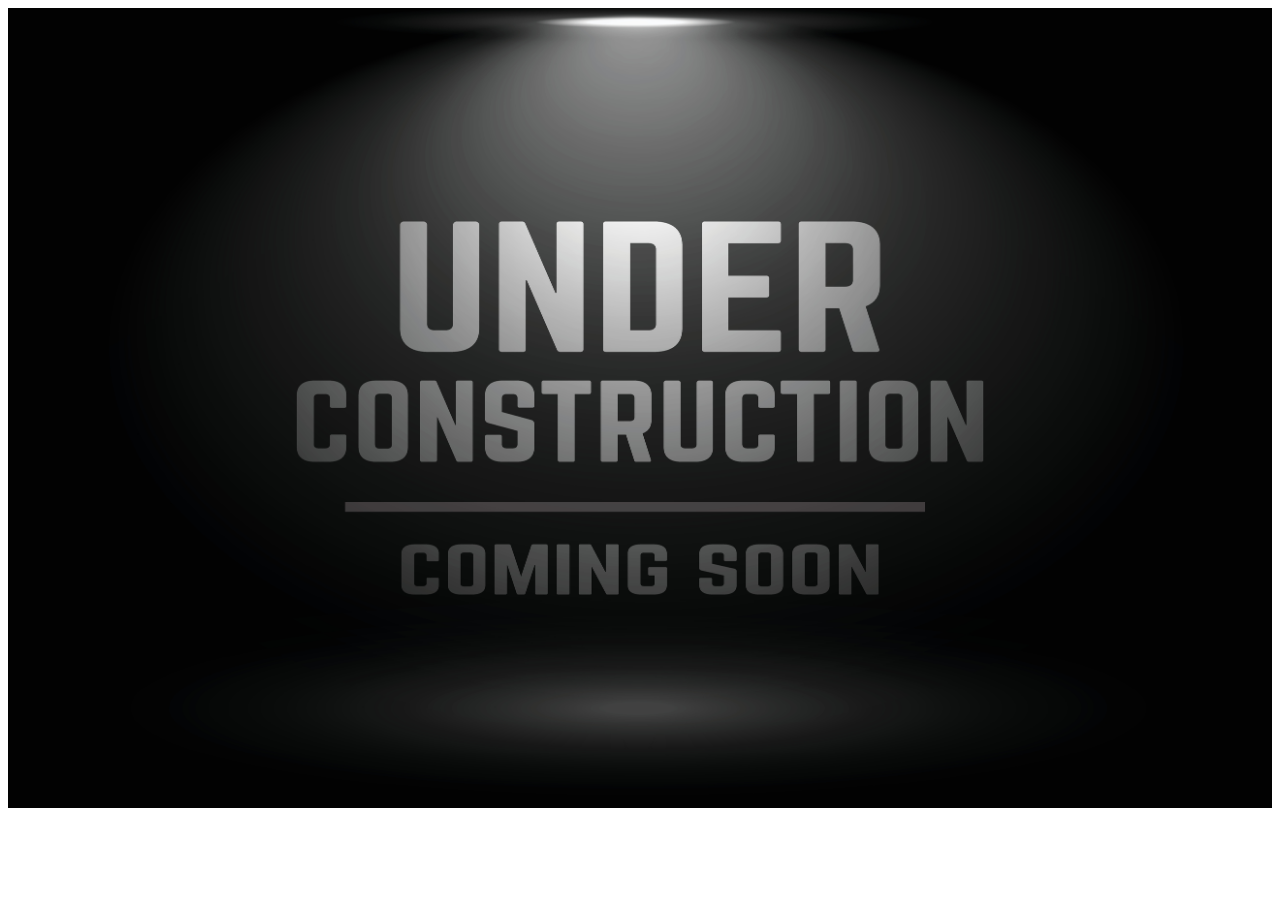
==== commit 2700ee0a: "Changed website to Coming Soon image." ====
--- a/index.html
+++ b/index.html
@@ -13,182 +13,25 @@
       name="viewport"
       content="width=device-width, initial-scale=1.0, user-scalable=no"
     />
+    <style>
+      .container {
+        width: 100%;
+      }
 
-    <!--Favicon-->
-    <link rel="shortcut icon" href="images/favicon.ico" title="Favicon" />
-
-    <!-- Main CSS Files -->
-    <link rel="stylesheet" href="css/style.css" />
-
-    <!-- Namari Color CSS -->
-    <link rel="stylesheet" href="css/namari-color.css" />
-
-    <!--Icon Fonts - Font Awesome Icons-->
-    <link rel="stylesheet" href="css/font-awesome.min.css" />
-
-    <!-- Animate CSS-->
-    <link href="css/animate.css" rel="stylesheet" type="text/css" />
-
-    <!--Google Webfonts-->
-    <link
-      href="https://fonts.googleapis.com/css?family=Open+Sans:400,300,600,700,800"
-      rel="stylesheet"
-      type="text/css"
-    />
+      .container img {
+        width: 100%;
+        aspect-ratio: 1 / 1; /* defining the aspect ratio of the image */
+        object-fit: cover; /* making sure the image isn't distorted */
+      }
+    </style>
   </head>
   <body>
-    <!-- Preloader -->
-    <div id="preloader">
-      <div id="status" class="la-ball-triangle-path">
-        <div></div>
-        <div></div>
-        <div></div>
-      </div>
+    <div class="container">
+      <img
+        src="./images/under_construction.jpg"
+        alt="Under Construction"
+        height="800"
+      />
     </div>
-    <!--End of Preloader-->
-
-    <div class="page-border" data-wow-duration="0.7s" data-wow-delay="0.2s">
-      <div
-        class="top-border wow fadeInDown animated"
-        style="visibility: visible; animation-name: fadeInDown"
-      ></div>
-      <div
-        class="right-border wow fadeInRight animated"
-        style="visibility: visible; animation-name: fadeInRight"
-      ></div>
-      <div
-        class="bottom-border wow fadeInUp animated"
-        style="visibility: visible; animation-name: fadeInUp"
-      ></div>
-      <div
-        class="left-border wow fadeInLeft animated"
-        style="visibility: visible; animation-name: fadeInLeft"
-      ></div>
-    </div>
-
-    <div id="wrapper">
-      <header id="banner" class="scrollto clearfix" data-enllax-ratio=".5">
-        <div id="header" class="nav-collapse">
-          <div class="row clearfix">
-            <div class="col-1">
-              <!--Logo-->
-              <div id="logo">
-                <!--Logo that is shown on the banner-->
-                <img
-                  src="images/fomorevolution.png"
-                  id="banner-logo"
-                  alt="Landing Page"
-                />
-                <!--End of Banner Logo-->
-
-                <!--The Logo that is shown on the sticky Navigation Bar-->
-                <img
-                  src="images/fomorevolution.png"
-                  id="navigation-logo"
-                  alt="Landing Page"
-                />
-                <!--End of Navigation Logo-->
-              </div>
-              <!--End of Logo-->
-
-              <aside>
-                <!--Social Icons in Header-->
-                <ul class="social-icons">
-                  <li>
-                    <a
-                      target="_blank"
-                      title="Twitter"
-                      href="http://www.twitter.com/fomorevolution"
-                    >
-                      <i class="fa fa-twitter fa-1x"></i><span>Twitter</span>
-                    </a>
-                  </li>
-
-                </ul>
-                <!--End of Social Icons in Header-->
-              </aside>
-
-              <!--Main Navigation-->
-              <nav id="nav-main">
-                <ul>
-                  <li>
-                    <a href="http://www.twitter.com/fomorevolution" target="_blank">Twitter</a>
-                  </li>
-                  <li>
-                    <a href="#about" target="_blank">Telegram</a>
-                  </li>
-               
-                </ul>
-              </nav>
-              <!--End of Main Navigation-->
-
-              <div id="nav-trigger"><span></span></div>
-              <nav id="nav-mobile"></nav>
-            </div>
-          </div>
-        </div>
-        <!--End of Header-->
-
-        <!--Banner Content-->
-        <div id="banner-content" class="row clearfix">
-          <div class="col-38">
-            <div class="section-heading">
-              <h1>FOMO REVOLUTION: COMMUNITY FIGHTS BACK</h1>
-              <h2>
-                FOMO REVOLUTION ($FOMOR) is group of community members from FOMO 
-                (father of meme origin) that have come together to rebel.
-
-              </h2>
-            </div>
-
-            <!--Call to Action-->
-            <h3>Contract Address:</h3>
-            <p class="button">0x84c625d988eB876ed5b1e2a77C425E854F4cF0b4</p>
-            <!--End Call to Action-->
-          </div>
-        </div>
-        <!--End of Row-->
-      </header>
-
-      <!--Footer-->
-      <footer id="landing-footer" class="clearfix">
-        <div class="row clearfix">
-          <p id="copyright" class="col-2">
-            Made with love by
-            <a href="https://www.fomorevolution.com">fomorevolution</a>
-          </p>
-
-          <!--Social Icons in Footer-->
-          <ul class="col-2 social-icons">
-            <li>
-              <a
-                target="_blank"
-                title="Twitter"
-                href="http://www.twitter.com/fomorevolution"
-              >
-                <i class="fa fa-twitter fa-1x"></i><span>Twitter</span>
-              </a>
-            </li>
-
-          </ul>
-          <!--End of Social Icons in Footer-->
-        </div>
-      </footer>
-      <!--End of Footer-->
-    </div>
-
-    <!-- Include JavaScript resources -->
-    <script src="js/jquery.1.8.3.min.js"></script>
-    <script src="js/wow.min.js"></script>
-    <script src="js/featherlight.min.js"></script>
-    <script src="js/featherlight.gallery.min.js"></script>
-    <script src="js/jquery.enllax.min.js"></script>
-    <script src="js/jquery.scrollUp.min.js"></script>
-    <script src="js/jquery.easing.min.js"></script>
-    <script src="js/jquery.stickyNavbar.min.js"></script>
-    <script src="js/jquery.waypoints.min.js"></script>
-    <script src="js/images-loaded.min.js"></script>
-    <script src="js/lightbox.min.js"></script>
-    <script src="js/site.js"></script>
   </body>
 </html>
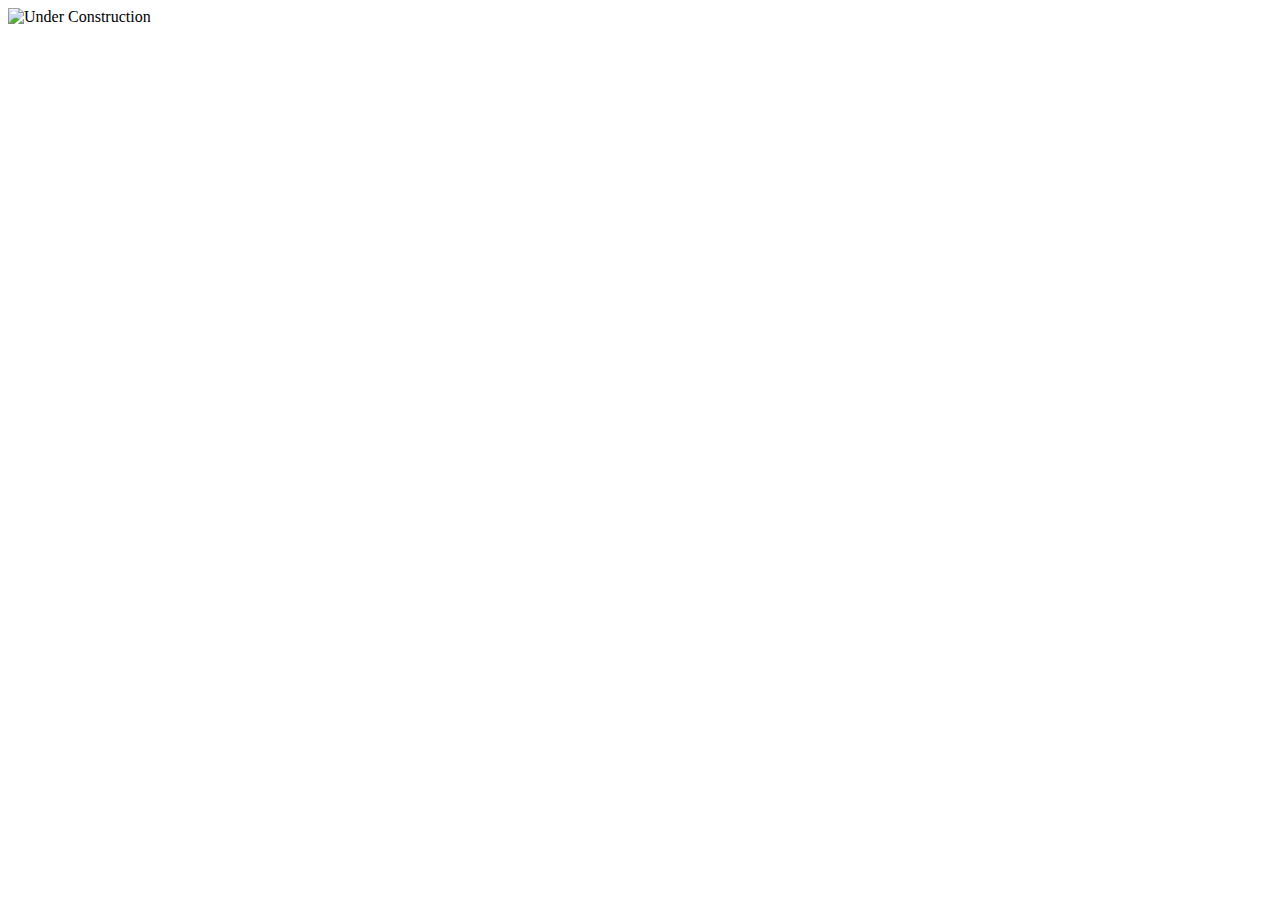
==== commit fa817d27: "Adding images." ====
--- a/index.html
+++ b/index.html
@@ -28,9 +28,9 @@
   <body>
     <div class="container">
       <img
-        src="./images/under_construction.jpg"
+        src="./images/fomo_under_construction.png"
         alt="Under Construction"
-        height="800"
+        height="650"
       />
     </div>
   </body>
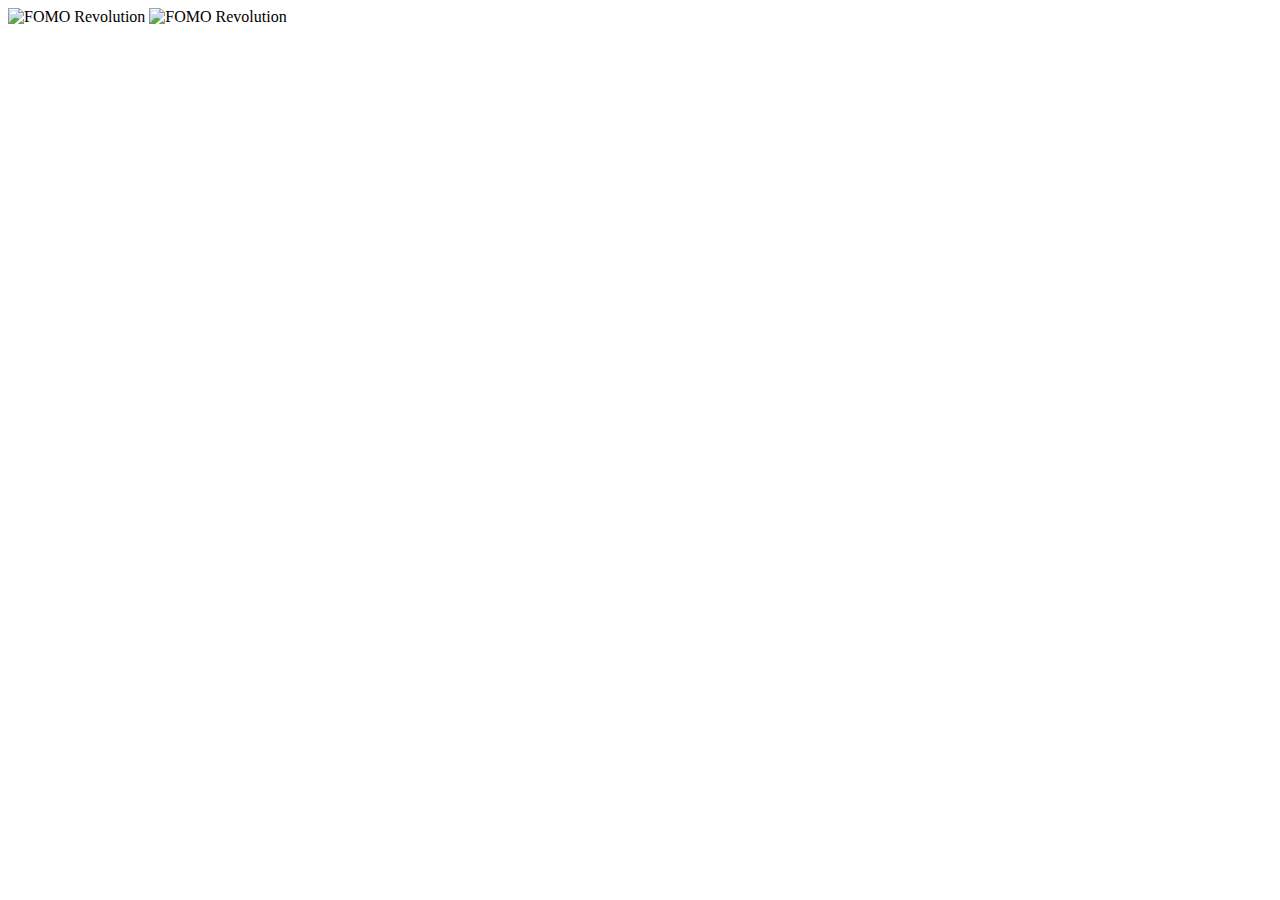
==== commit 902cffa2: "Some changes." ====
--- a/index.html
+++ b/index.html
@@ -14,6 +14,18 @@
       content="width=device-width, initial-scale=1.0, user-scalable=no"
     />
     <style>
+      @media only screen and (min-width: 1025px) {
+        .mobile-only {
+          display: none !important;
+        }
+      }
+      @media only screen and (max-width: 1026px) {
+        .desktop-only {
+          display: none !important;
+        }
+      }
+    </style>
+    <!-- <style>
       .container {
         width: 100%;
       }
@@ -23,14 +35,24 @@
         aspect-ratio: 1 / 1; /* defining the aspect ratio of the image */
         object-fit: cover; /* making sure the image isn't distorted */
       }
-    </style>
+    </style> -->
   </head>
   <body>
     <div class="container">
-      <img
+      <!-- <img
         src="./images/fomo_under_construction.png"
         alt="Under Construction"
         height="650"
+      /> -->
+      <img
+        src="./images/fomo_under_construction.png"
+        alt="FOMO Revolution"
+        class=".desktop-only"
+      />
+      <img
+        src="./images/fomo_under_construction_mobile.png"
+        alt="FOMO Revolution"
+        class=".mobile-only"
       />
     </div>
   </body>
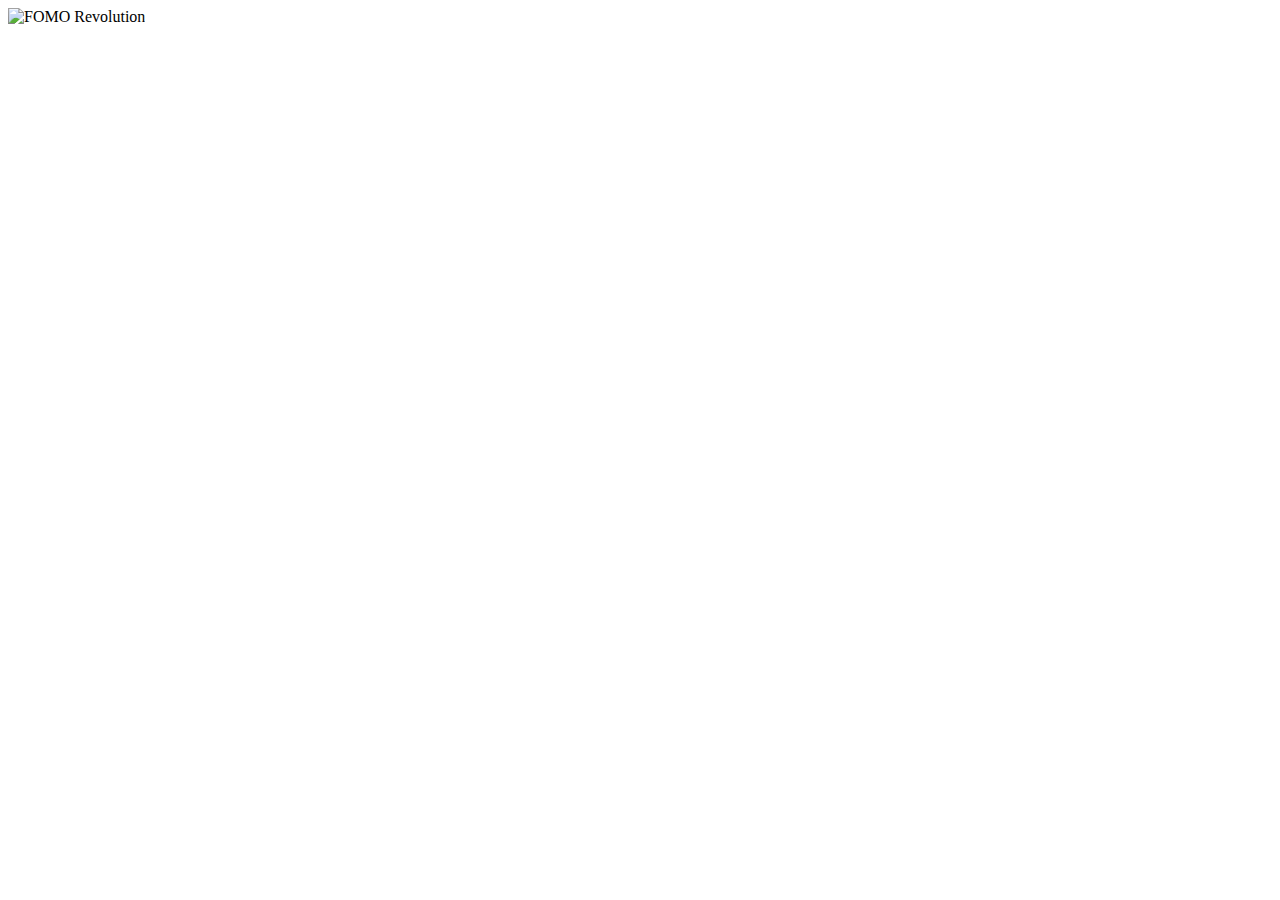
==== commit fbdf5b69: "Image added." ====
--- a/index.html
+++ b/index.html
@@ -14,18 +14,6 @@
       content="width=device-width, initial-scale=1.0, user-scalable=no"
     />
     <style>
-      @media only screen and (min-width: 1025px) {
-        .mobile-only {
-          display: none !important;
-        }
-      }
-      @media only screen and (max-width: 1026px) {
-        .desktop-only {
-          display: none !important;
-        }
-      }
-    </style>
-    <!-- <style>
       .container {
         width: 100%;
       }
@@ -35,7 +23,7 @@
         aspect-ratio: 1 / 1; /* defining the aspect ratio of the image */
         object-fit: cover; /* making sure the image isn't distorted */
       }
-    </style> -->
+    </style>
   </head>
   <body>
     <div class="container">
@@ -48,11 +36,7 @@
         src="./images/fomo_under_construction.png"
         alt="FOMO Revolution"
         class=".desktop-only"
-      />
-      <img
-        src="./images/fomo_under_construction_mobile.png"
-        alt="FOMO Revolution"
-        class=".mobile-only"
+        height="650"
       />
     </div>
   </body>
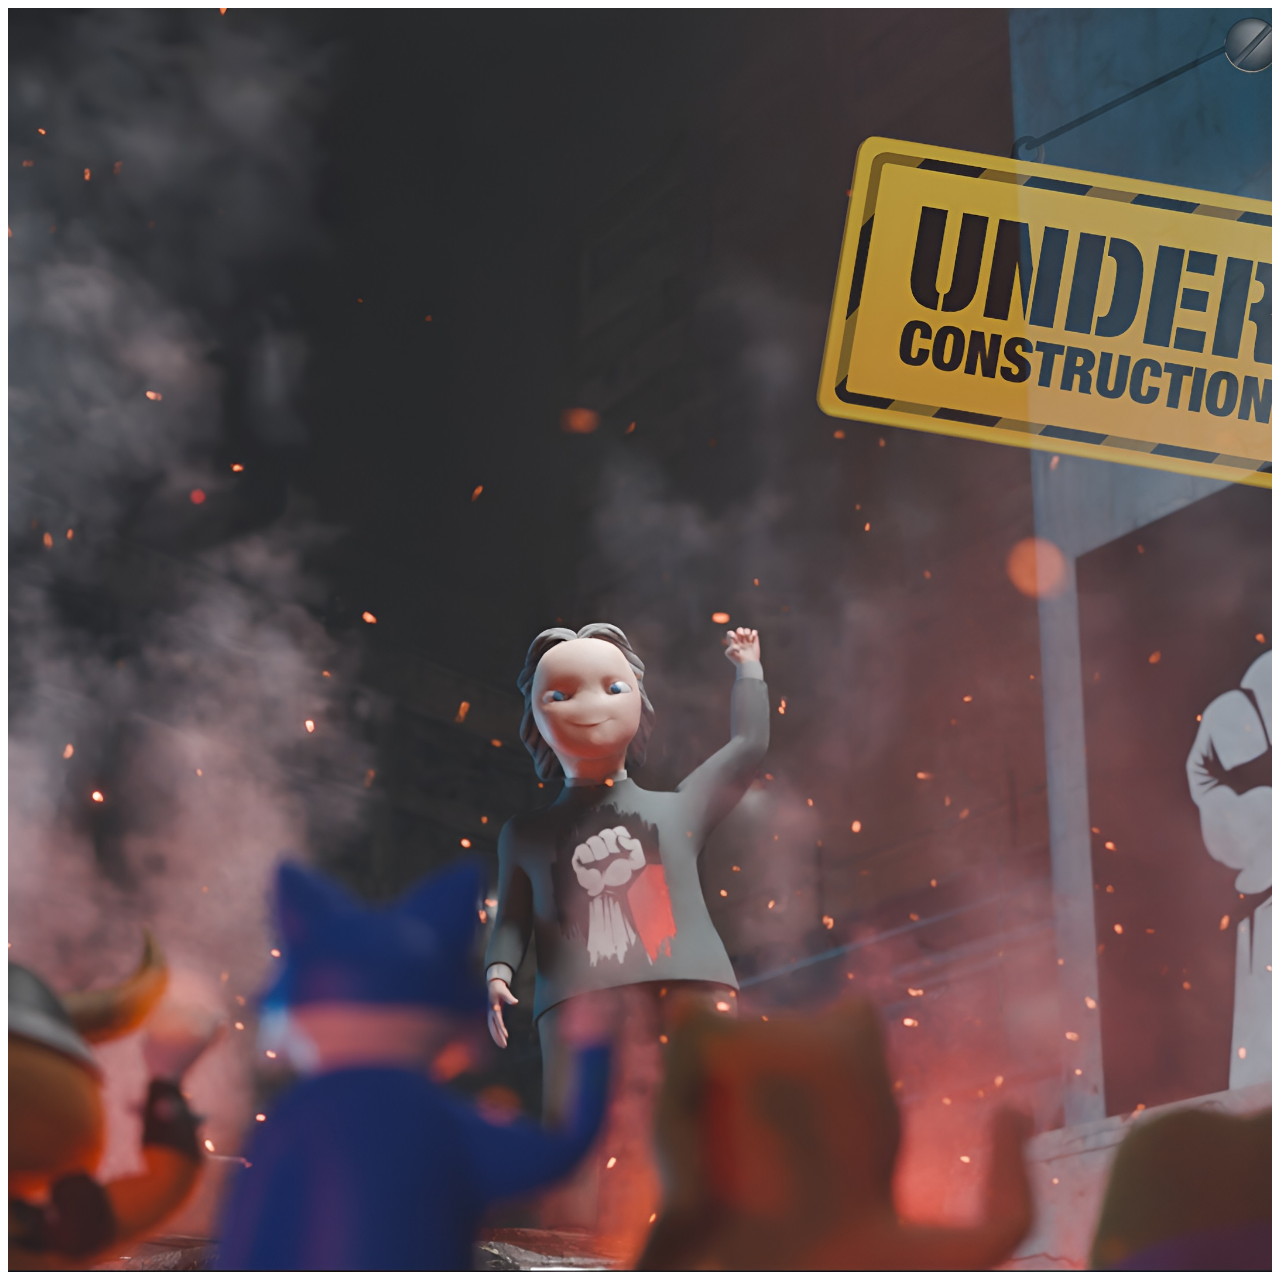
==== commit a9f48114: "Added jpg" ====
--- a/index.html
+++ b/index.html
@@ -33,10 +33,8 @@
         height="650"
       /> -->
       <img
-        src="./images/fomo_under_construction.png"
+        src="./images/fomo_under_construction_jpg.jpg"
         alt="FOMO Revolution"
-        class=".desktop-only"
-        height="650"
       />
     </div>
   </body>
